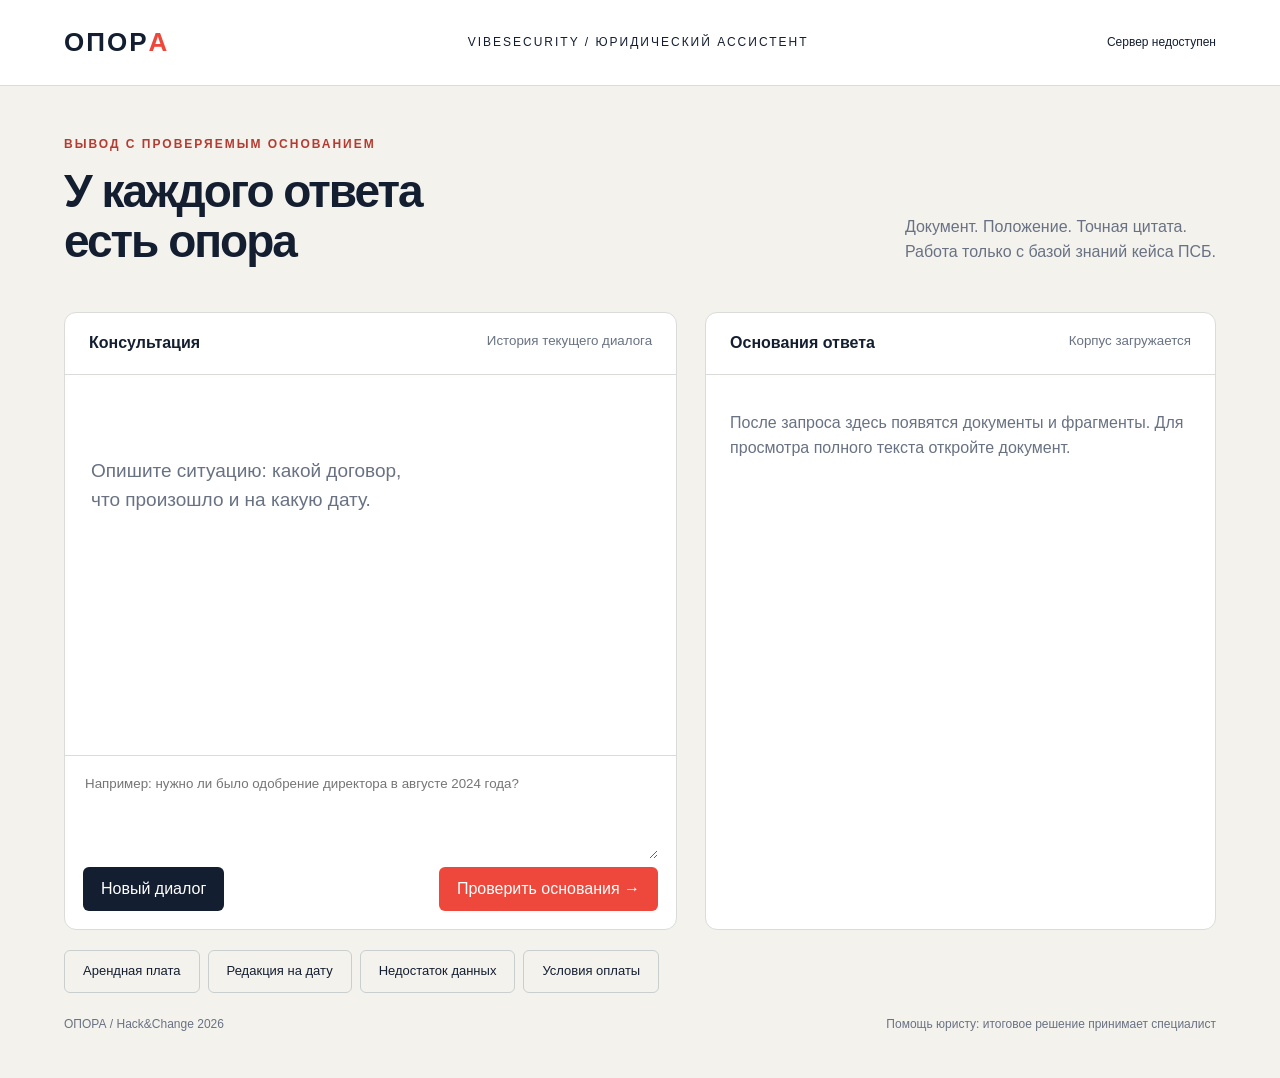
==== web/index.html @ e8786bc2 "Build OPORA legal assistant, evidence checks, UI and submission materials" ====
<!doctype html><html lang="ru"><meta charset="utf-8"><meta name="viewport" content="width=device-width,initial-scale=1"><link rel="icon" href="data:,"><title>ОПОРА | VIBESECURITY</title>
<style>
:root{--navy:#131e31;--red:#ed483b;--paper:#f4f2ed;--line:#d9dcd9}*{box-sizing:border-box}body{margin:0;background:var(--paper);color:var(--navy);font:16px/1.55 'Segoe UI',Arial,sans-serif}header{height:86px;padding:0 5%;display:flex;align-items:center;justify-content:space-between;border-bottom:1px solid var(--line);background:#fff}.brand{font-size:26px;font-weight:800;letter-spacing:2px}.brand b{color:var(--red)}.team{font-size:12px;letter-spacing:2px}main{max-width:1440px;margin:auto;padding:45px 5%}.intro{display:flex;align-items:end;justify-content:space-between;margin-bottom:35px}h1{font-size:46px;line-height:1.1;letter-spacing:-2px;margin:10px 0}p{margin:12px 0}.muted{color:#687283}.kicker{font-size:12px;letter-spacing:2px;color:#b43b31;font-weight:700}.workspace{display:grid;grid-template-columns:1.2fr 1fr;gap:28px}.chat,.evidence{background:white;border:1px solid var(--line);border-radius:12px;overflow:hidden}.bar{padding:18px 24px;border-bottom:1px solid var(--line);font-weight:600;display:flex;justify-content:space-between}.bar small{font-weight:400;color:#687283}#messages{height:380px;overflow:auto;padding:26px}.empty{margin:55px 0;color:#687283;font-size:19px}.user{margin:12px 0 20px;padding:15px 20px;background:#edf0f4;border-radius:10px}.answer{white-space:pre-wrap;margin:14px 0;font-size:16px}.status{font-size:12px;color:#a83c30;font-weight:600;margin-top:20px}.compose{padding:18px;border-top:1px solid var(--line)}textarea{width:100%;resize:vertical;min-height:85px;border:0;outline:none;font:16px/1.5 inherit;font-family:inherit}button{cursor:pointer;font:inherit;border:0;border-radius:6px;padding:10px 18px;background:var(--navy);color:white}button:hover{background:#2b3d58}button:disabled{opacity:.5}.send{background:var(--red)}.examples{display:flex;gap:8px;flex-wrap:wrap;margin-top:20px}.examples button{font-size:13px;background:transparent;border:1px solid #c9cecf;color:var(--navy)}#sources{height:510px;overflow:auto;padding:24px}.source{margin-bottom:22px;border-bottom:1px solid #e5e6e3;padding-bottom:18px}.source h3{font-size:15px;margin:0 0 10px}.source blockquote{margin:0;border-left:3px solid var(--red);padding:4px 14px;font-size:14px;white-space:pre-wrap;max-height:180px;overflow:auto}.source button{margin-top:10px;font-size:12px;padding:5px 10px;background:#edf0f4;color:var(--navy)}footer{margin-top:22px;display:flex;justify-content:space-between;font-size:12px;color:#687283}dialog{max-width:950px;width:90%;max-height:85vh;border:1px solid #ccc;border-radius:10px;padding:30px}dialog pre{white-space:pre-wrap;font:15px/1.7 'Segoe UI',sans-serif}#connection{font-size:12px}@media(max-width:900px){.workspace{grid-template-columns:1fr}.intro{display:block}h1{font-size:36px}.team{display:none}}
</style>
<header><div class="brand">ОПОР<b>А</b></div><span class="team">VIBESECURITY / ЮРИДИЧЕСКИЙ АССИСТЕНТ</span><span id="connection">Проверяем подключение...</span></header>
<main><div class="intro"><div><span class="kicker">ВЫВОД С ПРОВЕРЯЕМЫМ ОСНОВАНИЕМ</span><h1>У каждого ответа<br>есть опора</h1></div><p class="muted">Документ. Положение. Точная цитата.<br>Работа только с базой знаний кейса ПСБ.</p></div>
<div class="workspace"><section class="chat"><div class="bar">Консультация <small>История текущего диалога</small></div><div id="messages"><div class="empty">Опишите ситуацию: какой договор,<br>что произошло и на какую дату.</div></div><form class="compose" id="form"><textarea id="question" placeholder="Например: нужно ли было одобрение директора в августе 2024 года?" required maxlength="6000"></textarea><div style="display:flex;justify-content:space-between;align-items:center"><button type="button" id="reset">Новый диалог</button><button class="send" id="send">Проверить основания →</button></div></form></section>
<aside class="evidence"><div class="bar">Основания ответа <small id="count">Корпус загружается</small></div><div id="sources"><p class="muted">После запроса здесь появятся документы и фрагменты. Для просмотра полного текста откройте документ.</p></div></aside></div>
<div class="examples"><button data-q="Какая арендная плата по договору с Северным Складом и до какого числа её нужно вносить?">Арендная плата</button><button data-q="Договор на 12 млн рублей заключали в августе 2024 года. Нужно ли было одобрение генерального директора?">Редакция на дату</button><button data-q="Какой размер пособия по беременности и родам?">Недостаток данных</button><button data-q="По договору с Альфа-Трейдинг можно оплатить технику авансом?">Условия оплаты</button></div>
<footer><span>ОПОРА / Hack&Change 2026</span><span>Помощь юристу: итоговое решение принимает специалист</span></footer></main>
<dialog id="doc"><button id="close">Закрыть</button><h2 id="docTitle"></h2><pre id="docText"></pre></dialog>
<script>
let docs=[],history=[];const $=id=>document.getElementById(id);const add=(tag,text,parent,cls)=>{let e=document.createElement(tag);e.textContent=text;if(cls)e.className=cls;parent.append(e);return e;};
fetch('/api/health').then(r=>r.json()).then(h=>{$('connection').textContent=h.model_configured?'API подключён':'Режим поиска: API не подключён';$('count').textContent='Документов: '+h.documents}).catch(()=>{$('connection').textContent='Сервер недоступен'});fetch('/api/documents').then(r=>r.json()).then(d=>docs=d);
function showSources(sources,claims){$('sources').replaceChildren();for(const s of sources){const box=add('div','',$('sources'),'source');add('h3',s.title,box);let quotes=claims.flatMap(c=>c.evidence||[]).filter(e=>e.source===s.id);add('blockquote',quotes.length?quotes.map(e=>(e.provision||'Фрагмент')+': '+e.quote).join('\n\n'):s.text,box);let b=add('button','Открыть полный документ',box);b.onclick=()=>{let d=docs.find(x=>x.id===s.doc_id);if(d){$('docTitle').textContent=d.title;$('docText').textContent=d.text;$('doc').showModal()}}}if(!sources.length)add('p','Подтверждающие источники не выбраны.',$('sources'));}
$('form').onsubmit=async e=>{e.preventDefault();let q=$('question').value.trim();if(!q)return;if(!history.length)$('messages').replaceChildren();add('div',q,$('messages'),'user');$('question').value='';$('send').disabled=true;let progress=add('div','Ищем основания и проверяем ответ...',$('messages'),'muted');try{let conversation=[...history,{role:'user',text:q}];let question=conversation.map(m=>(m.role==='user'?'Пользователь: ':'Ассистент: ')+m.text).join('\n');let response=await fetch('/api/ask',{method:'POST',headers:{'Content-Type':'application/json'},body:JSON.stringify({question})});if(!response.ok)throw Error('HTTP '+response.status);let r=await response.json();progress.remove();add('div',r.answer,$('messages'),'answer');let labels={answered:'Ответ проверен',partial:'Частичный ответ',clarify:'Нужно уточнение',refused:'Обоснованный отказ',unavailable:'Генерация недоступна'};add('div',(labels[r.status]||r.status)+' · '+(r.elapsed_ms/1000).toFixed(1)+' с',$('messages'),'status');showSources(r.sources_used||r.sources||[],r.claims||[]);if(r.status!=='unavailable'){history.push({role:'user',text:q},{role:'assistant',text:r.answer});history=history.slice(-6)}}catch(err){progress.textContent='Не удалось получить ответ. Проверьте соединение и повторите запрос.'}finally{$('send').disabled=false;$('messages').scrollTop=$('messages').scrollHeight}};
document.querySelectorAll('[data-q]').forEach(b=>b.onclick=()=>{$('question').value=b.dataset.q;$('question').focus()});$('reset').onclick=()=>{history=[];$('messages').replaceChildren();add('div','Новый диалог. Опишите ситуацию.',$('messages'),'empty')};$('close').onclick=()=>$('doc').close();
</script></html>
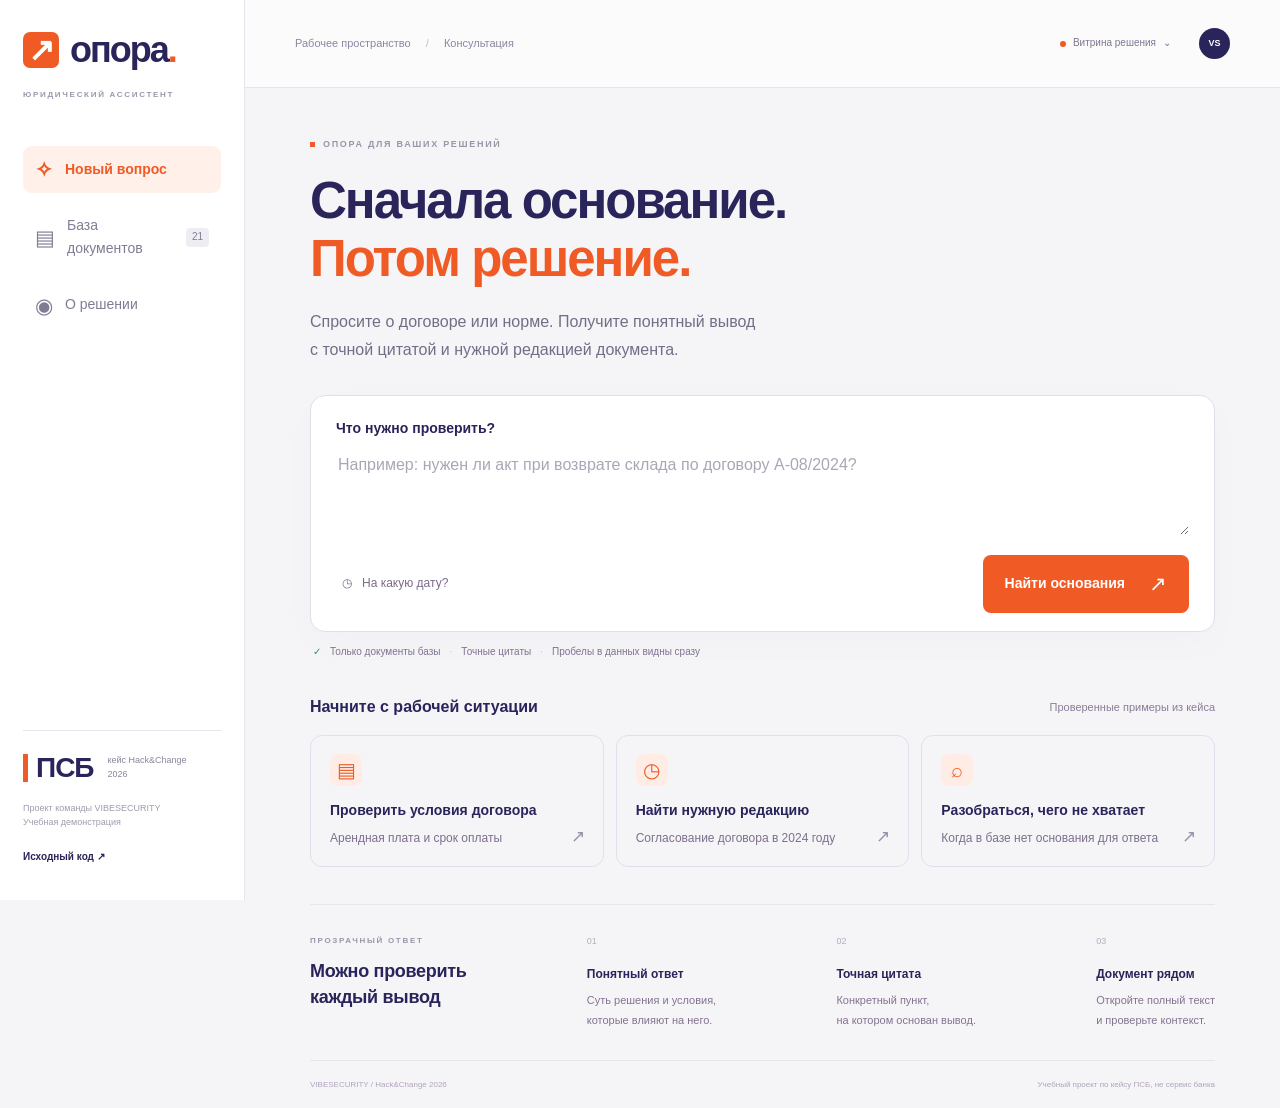
==== commit 1d7a547a: "Publish PSB-styled interactive showcase and add free model profiles" ====
--- a/web/index.html
+++ b/web/index.html
@@ -1,18 +1 @@
-<!doctype html><html lang="ru"><meta charset="utf-8"><meta name="viewport" content="width=device-width,initial-scale=1"><link rel="icon" href="data:,"><title>ОПОРА | VIBESECURITY</title>
-<style>
-:root{--navy:#131e31;--red:#ed483b;--paper:#f4f2ed;--line:#d9dcd9}*{box-sizing:border-box}body{margin:0;background:var(--paper);color:var(--navy);font:16px/1.55 'Segoe UI',Arial,sans-serif}header{height:86px;padding:0 5%;display:flex;align-items:center;justify-content:space-between;border-bottom:1px solid var(--line);background:#fff}.brand{font-size:26px;font-weight:800;letter-spacing:2px}.brand b{color:var(--red)}.team{font-size:12px;letter-spacing:2px}main{max-width:1440px;margin:auto;padding:45px 5%}.intro{display:flex;align-items:end;justify-content:space-between;margin-bottom:35px}h1{font-size:46px;line-height:1.1;letter-spacing:-2px;margin:10px 0}p{margin:12px 0}.muted{color:#687283}.kicker{font-size:12px;letter-spacing:2px;color:#b43b31;font-weight:700}.workspace{display:grid;grid-template-columns:1.2fr 1fr;gap:28px}.chat,.evidence{background:white;border:1px solid var(--line);border-radius:12px;overflow:hidden}.bar{padding:18px 24px;border-bottom:1px solid var(--line);font-weight:600;display:flex;justify-content:space-between}.bar small{font-weight:400;color:#687283}#messages{height:380px;overflow:auto;padding:26px}.empty{margin:55px 0;color:#687283;font-size:19px}.user{margin:12px 0 20px;padding:15px 20px;background:#edf0f4;border-radius:10px}.answer{white-space:pre-wrap;margin:14px 0;font-size:16px}.status{font-size:12px;color:#a83c30;font-weight:600;margin-top:20px}.compose{padding:18px;border-top:1px solid var(--line)}textarea{width:100%;resize:vertical;min-height:85px;border:0;outline:none;font:16px/1.5 inherit;font-family:inherit}button{cursor:pointer;font:inherit;border:0;border-radius:6px;padding:10px 18px;background:var(--navy);color:white}button:hover{background:#2b3d58}button:disabled{opacity:.5}.send{background:var(--red)}.examples{display:flex;gap:8px;flex-wrap:wrap;margin-top:20px}.examples button{font-size:13px;background:transparent;border:1px solid #c9cecf;color:var(--navy)}#sources{height:510px;overflow:auto;padding:24px}.source{margin-bottom:22px;border-bottom:1px solid #e5e6e3;padding-bottom:18px}.source h3{font-size:15px;margin:0 0 10px}.source blockquote{margin:0;border-left:3px solid var(--red);padding:4px 14px;font-size:14px;white-space:pre-wrap;max-height:180px;overflow:auto}.source button{margin-top:10px;font-size:12px;padding:5px 10px;background:#edf0f4;color:var(--navy)}footer{margin-top:22px;display:flex;justify-content:space-between;font-size:12px;color:#687283}dialog{max-width:950px;width:90%;max-height:85vh;border:1px solid #ccc;border-radius:10px;padding:30px}dialog pre{white-space:pre-wrap;font:15px/1.7 'Segoe UI',sans-serif}#connection{font-size:12px}@media(max-width:900px){.workspace{grid-template-columns:1fr}.intro{display:block}h1{font-size:36px}.team{display:none}}
-</style>
-<header><div class="brand">ОПОР<b>А</b></div><span class="team">VIBESECURITY / ЮРИДИЧЕСКИЙ АССИСТЕНТ</span><span id="connection">Проверяем подключение...</span></header>
-<main><div class="intro"><div><span class="kicker">ВЫВОД С ПРОВЕРЯЕМЫМ ОСНОВАНИЕМ</span><h1>У каждого ответа<br>есть опора</h1></div><p class="muted">Документ. Положение. Точная цитата.<br>Работа только с базой знаний кейса ПСБ.</p></div>
-<div class="workspace"><section class="chat"><div class="bar">Консультация <small>История текущего диалога</small></div><div id="messages"><div class="empty">Опишите ситуацию: какой договор,<br>что произошло и на какую дату.</div></div><form class="compose" id="form"><textarea id="question" placeholder="Например: нужно ли было одобрение директора в августе 2024 года?" required maxlength="6000"></textarea><div style="display:flex;justify-content:space-between;align-items:center"><button type="button" id="reset">Новый диалог</button><button class="send" id="send">Проверить основания →</button></div></form></section>
-<aside class="evidence"><div class="bar">Основания ответа <small id="count">Корпус загружается</small></div><div id="sources"><p class="muted">После запроса здесь появятся документы и фрагменты. Для просмотра полного текста откройте документ.</p></div></aside></div>
-<div class="examples"><button data-q="Какая арендная плата по договору с Северным Складом и до какого числа её нужно вносить?">Арендная плата</button><button data-q="Договор на 12 млн рублей заключали в августе 2024 года. Нужно ли было одобрение генерального директора?">Редакция на дату</button><button data-q="Какой размер пособия по беременности и родам?">Недостаток данных</button><button data-q="По договору с Альфа-Трейдинг можно оплатить технику авансом?">Условия оплаты</button></div>
-<footer><span>ОПОРА / Hack&Change 2026</span><span>Помощь юристу: итоговое решение принимает специалист</span></footer></main>
-<dialog id="doc"><button id="close">Закрыть</button><h2 id="docTitle"></h2><pre id="docText"></pre></dialog>
-<script>
-let docs=[],history=[];const $=id=>document.getElementById(id);const add=(tag,text,parent,cls)=>{let e=document.createElement(tag);e.textContent=text;if(cls)e.className=cls;parent.append(e);return e;};
-fetch('/api/health').then(r=>r.json()).then(h=>{$('connection').textContent=h.model_configured?'API подключён':'Режим поиска: API не подключён';$('count').textContent='Документов: '+h.documents}).catch(()=>{$('connection').textContent='Сервер недоступен'});fetch('/api/documents').then(r=>r.json()).then(d=>docs=d);
-function showSources(sources,claims){$('sources').replaceChildren();for(const s of sources){const box=add('div','',$('sources'),'source');add('h3',s.title,box);let quotes=claims.flatMap(c=>c.evidence||[]).filter(e=>e.source===s.id);add('blockquote',quotes.length?quotes.map(e=>(e.provision||'Фрагмент')+': '+e.quote).join('\n\n'):s.text,box);let b=add('button','Открыть полный документ',box);b.onclick=()=>{let d=docs.find(x=>x.id===s.doc_id);if(d){$('docTitle').textContent=d.title;$('docText').textContent=d.text;$('doc').showModal()}}}if(!sources.length)add('p','Подтверждающие источники не выбраны.',$('sources'));}
-$('form').onsubmit=async e=>{e.preventDefault();let q=$('question').value.trim();if(!q)return;if(!history.length)$('messages').replaceChildren();add('div',q,$('messages'),'user');$('question').value='';$('send').disabled=true;let progress=add('div','Ищем основания и проверяем ответ...',$('messages'),'muted');try{let conversation=[...history,{role:'user',text:q}];let question=conversation.map(m=>(m.role==='user'?'Пользователь: ':'Ассистент: ')+m.text).join('\n');let response=await fetch('/api/ask',{method:'POST',headers:{'Content-Type':'application/json'},body:JSON.stringify({question})});if(!response.ok)throw Error('HTTP '+response.status);let r=await response.json();progress.remove();add('div',r.answer,$('messages'),'answer');let labels={answered:'Ответ проверен',partial:'Частичный ответ',clarify:'Нужно уточнение',refused:'Обоснованный отказ',unavailable:'Генерация недоступна'};add('div',(labels[r.status]||r.status)+' · '+(r.elapsed_ms/1000).toFixed(1)+' с',$('messages'),'status');showSources(r.sources_used||r.sources||[],r.claims||[]);if(r.status!=='unavailable'){history.push({role:'user',text:q},{role:'assistant',text:r.answer});history=history.slice(-6)}}catch(err){progress.textContent='Не удалось получить ответ. Проверьте соединение и повторите запрос.'}finally{$('send').disabled=false;$('messages').scrollTop=$('messages').scrollHeight}};
-document.querySelectorAll('[data-q]').forEach(b=>b.onclick=()=>{$('question').value=b.dataset.q;$('question').focus()});$('reset').onclick=()=>{history=[];$('messages').replaceChildren();add('div','Новый диалог. Опишите ситуацию.',$('messages'),'empty')};$('close').onclick=()=>$('doc').close();
-</script></html>
+<!doctype html><html lang="ru"><head><meta charset="utf-8"><meta name="viewport" content="width=device-width,initial-scale=1"><meta name="theme-color" content="#292459"><meta name="description" content="ОПОРА: юридический ассистент VIBESECURITY. Проверяемые выводы, точные цитаты и нужные редакции документов."><link rel="icon" href="data:,"><link rel="stylesheet" href="styles.css"><title>ОПОРА | Юридический ассистент по кейсу ПСБ</title></head><body><div id="app"></div><div id="toast" role="status" hidden></div><script src="app.js"></script></body></html>
--- a/web/styles.css
+++ b/web/styles.css
@@ -0,0 +1,5 @@
+*{box-sizing:border-box} :root{--navy:#292459;--orange:#f05a24;--bg:#f5f5f8;--muted:#89869c;--border:#e6e4ed}body{margin:0;background:var(--bg);color:var(--navy);font:15px/1.65 'Segoe UI',Arial,sans-serif}button,input,textarea{font:inherit}button{cursor:pointer;border:0;background:none;color:inherit}a{color:inherit;text-decoration:none}button:focus-visible,a:focus-visible{outline:3px solid #f8b79e;outline-offset:4px}[hidden]{display:none!important}.rail{position:fixed;inset:0 auto 0 0;width:245px;background:white;border-right:1px solid var(--border);padding:32px 23px;display:flex;flex-direction:column;z-index:10}.logo{display:flex;align-items:center;gap:11px;font-size:36px;letter-spacing:-2px;font-weight:750;line-height:1}.logo i{font-style:normal;background:var(--orange);color:white;width:36px;height:36px;display:grid;place-items:center;border-radius:7px;letter-spacing:0;font-size:32px}.logo b{color:var(--orange)}.rail-label{font-size:8px;letter-spacing:1.7px;color:#9b98aa;font-weight:650;margin:20px 0 45px}.rail nav{display:grid;gap:9px}.nav{display:flex;align-items:center;gap:12px;color:#817c94;font-size:13px;text-align:left;padding:12px;border-radius:9px}.nav span:first-child{font-size:21px;line-height:1}.nav.active{color:var(--orange);background:#fff0e9;font-weight:600}.nav:hover{background:#f5f5f8}.nav em{font-style:normal;margin-left:auto;font-size:10px;background:#efedf4;padding:1px 6px;border-radius:4px}.rail-bottom{margin-top:auto}.case-brand{border-top:1px solid var(--border);padding-top:23px;display:flex;gap:14px;align-items:center}.case-brand strong{font-size:28px;border-left:5px solid var(--orange);padding-left:8px;line-height:1;letter-spacing:-1px}.case-brand span{font-size:9px;color:var(--muted);line-height:1.5}.rail-bottom p{font-size:9px;color:#a09bad;margin:19px 0 13px}.rail-bottom a{font-size:10px;font-weight:650}.shell{margin-left:245px}header{height:88px;border-bottom:1px solid var(--border);background:#ffffffaa;display:flex;align-items:center;justify-content:space-between;padding:0 50px}.crumb{font-size:11px;color:#8c879e}.crumb span{margin:0 12px;color:#c2bdcd}.head-right{display:flex;align-items:center;gap:22px}.mode{display:flex;align-items:center;gap:7px;font-size:10px;color:#80768f}.mode i{width:6px;height:6px;background:var(--orange);border-radius:50%}.avatar{width:31px;height:31px;background:var(--navy);color:white;border-radius:50%;display:grid;place-items:center;font-size:9px;font-weight:650}main{max-width:1280px;padding:49px 65px 0;margin:auto}.eyebrow{font-size:9px;letter-spacing:1.7px;color:#9c94a9;font-weight:650;display:flex;gap:8px;align-items:center}.eyebrow i{height:5px;width:5px;background:var(--orange)}h1{font-size:51px;line-height:1.14;letter-spacing:-2px;font-weight:650;margin:20px 0}h1 span{color:var(--orange)}.lead{font-size:14px;color:#8a829a;line-height:1.75;margin:0 0 31px}.composer{background:white;border:1px solid #e1deea;border-radius:15px;padding:21px 25px 18px;box-shadow:0 12px 40px #25245b05;transition:border .2s}.composer:focus-within{border-color:#f4ae93;box-shadow:0 8px 30px #f15a2308}.composer label{display:block;font-size:12px;font-weight:650;margin-bottom:9px}.composer textarea{border:0;resize:vertical;width:100%;min-height:77px;max-height:240px;font-size:14px;line-height:1.7;color:var(--navy);outline:0;background:transparent}.composer textarea::placeholder{color:#aca5b7}.compose-bottom{display:flex;justify-content:space-between;gap:10px;align-items:center;margin-top:12px}.date{font-size:11px;color:#9e93aa;display:flex;align-items:center;gap:9px}.date input{border:1px solid var(--border);border-radius:5px;padding:6px;font-size:10px;color:var(--navy);max-width:130px}.primary{display:inline-flex;justify-content:center;align-items:center;gap:24px;background:var(--orange);color:white;border-radius:8px;padding:12px 22px;font-size:12px;font-weight:600;transition:background .15s,transform .15s}.primary span{font-size:21px;font-weight:400}.primary:hover{background:#db4b17;transform:translateY(-1px)}.primary:disabled{opacity:.5;cursor:wait}.trust{font-size:9px;color:#aaa1b5;margin:12px 3px 33px;display:flex;align-items:center;gap:9px}.trust span{color:#23936a}.trust b{font-weight:400;color:#c6c0cf}.section-title{display:flex;justify-content:space-between;align-items:center;margin:0 0 15px}.section-title h2{font-size:14px;margin:0;font-weight:650}.section-title span{font-size:9px;color:#a69bb2}.scenarios{display:grid;grid-template-columns:repeat(3,1fr);gap:12px}.scenario{text-align:left;border:1px solid #e2deeb;border-radius:12px;padding:18px 19px;position:relative;transition:.2s}.scenario:hover{background:white;border-color:#f4b39c;transform:translateY(-3px)}.scenario .ico{width:32px;height:32px;display:grid;place-items:center;background:#ffede5;color:var(--orange);border-radius:8px;font-size:20px;margin-bottom:14px}.scenario strong{display:block;font-size:12px;line-height:1.5;font-weight:650}.scenario p{font-size:10px;color:#9b90a8;line-height:1.7;margin:7px 16px 0 0}.scenario .arrow{position:absolute;right:18px;bottom:15px;font-size:17px;color:#9a8eaa}.how{display:flex;justify-content:space-between;gap:28px;border-top:1px solid var(--border);padding:29px 0;margin-top:37px}.how h2{font-size:18px;font-weight:600;line-height:1.45;letter-spacing:-.3px;margin:10px 0 0}.how .eyebrow{font-size:8px}.step>span{display:block;font-size:9px;color:#b7aabe;margin-bottom:12px}.step strong{font-size:11px;font-weight:650}.step p{font-size:9px;color:#a397ad;line-height:1.8;margin:5px 0 0}footer{border-top:1px solid var(--border);padding:17px 0;display:flex;justify-content:space-between;font-size:8px;color:#b0a4ba}.back{padding:0;color:#9d8faa;font-size:11px}.result-title{font-size:29px;line-height:1.35;letter-spacing:-.7px;margin:13px 0 27px;max-width:820px}.result-grid{display:grid;grid-template-columns:1.25fr 1fr;gap:24px;align-items:start;margin-bottom:45px}.answer{border:1px solid var(--border);background:white;border-radius:14px;padding:25px 27px}.answer-top{display:flex;align-items:center;justify-content:space-between;margin-bottom:23px;gap:10px}.status{font-size:9px;background:#edf7f0;color:#247657;border-radius:5px;padding:4px 8px;font-weight:600}.status.partial{background:#fff3df;color:#a77326}.text-btn{font-size:9px;color:#a197ab;padding:0}.verdict{font-size:22px;line-height:1.5;letter-spacing:-.4px;margin:0 0 17px;font-weight:600}.answer-text{font-size:13px;line-height:1.9;white-space:pre-wrap}.notice{font-size:11px;background:#f6f5f9;padding:14px 16px;border-left:3px solid var(--orange);border-radius:0 7px 7px 0;margin:20px 0 5px;line-height:1.85}.answer-note{font-size:9px;color:#a69aaf;border-top:1px solid var(--border);padding-top:15px;margin-top:23px;line-height:1.8}.followup{margin-top:23px}.followup label{font-size:10px;font-weight:600}.followup>div{display:flex;border:1px solid var(--border);border-radius:8px;padding:6px;margin-top:10px}.followup input{border:0;outline:0;min-width:0;width:100%;font-size:11px;padding:5px;background:transparent;color:var(--navy)}.followup button{background:var(--navy);color:white;border-radius:5px;min-width:32px}.sources h2{font-size:13px;font-weight:650;margin:0 0 8px}.sources h2 span{font-size:10px;color:#a99db5;margin-left:5px}.hint{font-size:10px;color:#a296ad;margin-bottom:20px}.evidence{background:white;border:1px solid #e2ddea;border-radius:11px;padding:18px 19px;margin-bottom:12px}.evidence small{font-size:8px;color:var(--orange);font-weight:600}.evidence h3{font-size:11px;font-weight:650;margin:7px 0 10px;line-height:1.6}.evidence blockquote{font-size:10px;line-height:1.9;color:#95869f;border-left:2px solid #f4c7b6;margin:0;padding-left:12px;white-space:pre-wrap}.evidence button{font-size:9px;font-weight:600;color:var(--orange);padding:0;margin-top:15px}.limits{display:flex;gap:8px;padding:7px;color:#b0a2ba;font-size:9px}.limits p{margin:0;line-height:1.8}.loading{font-size:13px;color:#9a89a7;animation:pulse 1.4s infinite}@keyframes pulse{50%{opacity:.45}}dialog{width:calc(100% - 36px);max-width:790px;max-height:87vh;border:0;border-radius:17px;padding:32px 38px;background:white;color:var(--navy);box-shadow:0 30px 100px #1e164144}dialog::backdrop{background:#1c16465c;backdrop-filter:blur(3px)}.dialog-top{display:flex;justify-content:space-between;align-items:center}.close{background:#f6f4f8;color:#9989a6;border-radius:50%;width:33px;height:33px;font-size:14px}dialog h2{font-size:28px;line-height:1.4;letter-spacing:-.7px;margin:21px 0}dialog h3{font-size:14px;margin-top:25px}dialog p{font-size:12px;line-height:1.9;color:#9a8aa4}.document{font-size:12px;line-height:2;white-space:pre-wrap;border-top:1px solid var(--border);padding-top:22px;color:#796985}.document mark{background:#fff0db;color:var(--navy)}.library-search{width:100%;border:1px solid var(--border);border-radius:8px;padding:12px 15px;background:#f7f6f9;color:var(--navy);font-size:12px;margin:10px 0 15px;outline:0}.doc-row{width:100%;display:flex;justify-content:space-between;gap:15px;text-align:left;border-bottom:1px solid var(--border);padding:15px 2px;font-size:11px}.doc-row span{color:var(--orange)}.metrics{display:flex;gap:35px;border-block:1px solid var(--border);padding:22px 0;margin:27px 0}.metrics b{font-size:32px;color:var(--orange);letter-spacing:-1px;line-height:1}.metrics span{display:block;font-size:9px;line-height:1.7;color:#a494af;margin-top:10px}.secondary{display:inline-flex;border:1px solid var(--border);border-radius:7px;padding:12px 17px;font-size:11px}.actions{display:flex;gap:10px;flex-wrap:wrap;margin-top:25px}.small-note{font-size:9px!important;color:#b1a1ba!important}.small-dialog{max-width:480px}#toast{position:fixed;left:50%;bottom:25px;transform:translateX(-50%);background:var(--navy);color:white;font-size:11px;padding:13px 20px;border-radius:9px;max-width:90vw;z-index:100}.empty-result{font-size:13px;color:#9785a4}@media(min-width:1600px){main{max-width:1400px;padding-top:65px}h1{font-size:60px}.question-box{padding:25px 28px}.scenario{padding:23px}.how{margin-top:48px;padding-block:34px}}@media(max-width:1150px){.rail{width:215px;padding:25px 15px}.shell{margin-left:215px}main{padding:40px 35px 0}header{padding:0 35px}h1{font-size:44px}.section-title>span{display:none}.how{gap:20px}.result-grid{grid-template-columns:1fr}.sources{padding-inline:6px}}@media(max-width:780px){.rail{position:relative;width:100%;padding:18px 22px;flex-direction:row;align-items:center;justify-content:space-between;border-bottom:1px solid var(--border)}.logo{font-size:28px}.logo i{height:29px;width:29px;font-size:25px}.rail-label,.rail-bottom{display:none}.rail nav{display:flex;gap:3px}.nav{font-size:0;padding:7px}.nav span:first-child{font-size:24px}.nav em{display:none}.shell{margin-left:0}header{height:58px;padding:0 23px}.crumb{font-size:9px}.crumb span{margin-inline:7px}.avatar{display:none}.mode{font-size:8px}main{padding:30px 23px 0}h1{font-size:38px;letter-spacing:-1.5px;margin:16px 0}.lead{font-size:12px;margin-bottom:24px}.lead br{display:none}.eyebrow{font-size:8px}.composer{padding:18px;border-radius:12px}.composer label{font-size:11px}.composer textarea{font-size:12px;min-height:92px}.compose-bottom{gap:5px}.date{font-size:9px;gap:5px}.date input{max-width:110px}.primary{font-size:10px;padding:11px 12px;gap:12px}.primary span{font-size:17px}.trust{font-size:7px;gap:5px;flex-wrap:wrap;margin-bottom:29px}.scenarios{grid-template-columns:1fr}.scenario{display:grid;grid-template-columns:33px 1fr;gap:0 14px;padding:16px 18px}.scenario .ico{grid-row:1/3;margin:0}.scenario strong{font-size:11px}.scenario p{margin:3px 16px 0 0;font-size:9px}.scenario .arrow{bottom:23px}.section-title h2{font-size:12px}.how{display:grid;grid-template-columns:repeat(3,1fr);gap:20px 12px;margin-top:28px;padding-block:23px}.how-intro{grid-column:1/-1}.how h2{font-size:16px}.how h2 br{display:none}.step strong{font-size:9px}.step p{font-size:8px}.step>span{margin-bottom:6px}footer{font-size:7px;gap:15px}footer span:last-child{text-align:right}.result-title{font-size:24px}.answer{padding:21px 19px}.verdict{font-size:20px}.answer-text{font-size:12px}dialog{padding:25px}dialog h2{font-size:24px}.metrics{gap:20px}.metrics b{font-size:27px}.metrics span{font-size:8px}.document{font-size:11px}}
+/* Reading comfort: primary controls and evidence stay readable on laptop displays. */
+.nav{font-size:14px}.lead{font-size:16px;color:#756c86}.composer label{font-size:14px}.composer textarea{font-size:16px}.primary{font-size:14px}.scenario strong{font-size:14px}.scenario p{font-size:12px;color:#7c6f8c}.trust{font-size:10px;color:#80728e}.date{font-size:12px;color:#7b6b8b}.hint{font-size:12px;color:#7b6c8a}.evidence small{font-size:10px}.evidence h3{font-size:14px}.evidence blockquote{font-size:13px;color:#776582}.evidence button{font-size:12px}.answer-text{font-size:15px}.notice{font-size:13px}.answer-note{font-size:11px;color:#8b7b97}.followup label,.followup input{font-size:13px}.sources h2{font-size:16px}.status{font-size:11px}.limits{font-size:11px}.step strong{font-size:12px}.step p{font-size:11px;color:#84728f}.section-title>span{font-size:11px;color:#8b7a97}.section-title h2{font-size:16px}dialog p{font-size:14px;color:#7c6c89}.document{font-size:14px}.doc-row{font-size:13px}.library-search{font-size:14px}
+@media(max-width:780px){.nav{font-size:0}.lead{font-size:14px}.composer label{font-size:12px}.composer textarea{font-size:14px}.primary{font-size:12px}.date{font-size:10px}.scenario strong{font-size:13px}.scenario p{font-size:11px}.trust{font-size:9px}.section-title h2{font-size:14px}.step strong{font-size:10px}.step p{font-size:9px}.evidence blockquote{font-size:12px}.answer-text{font-size:14px}.document{font-size:13px}}
+
